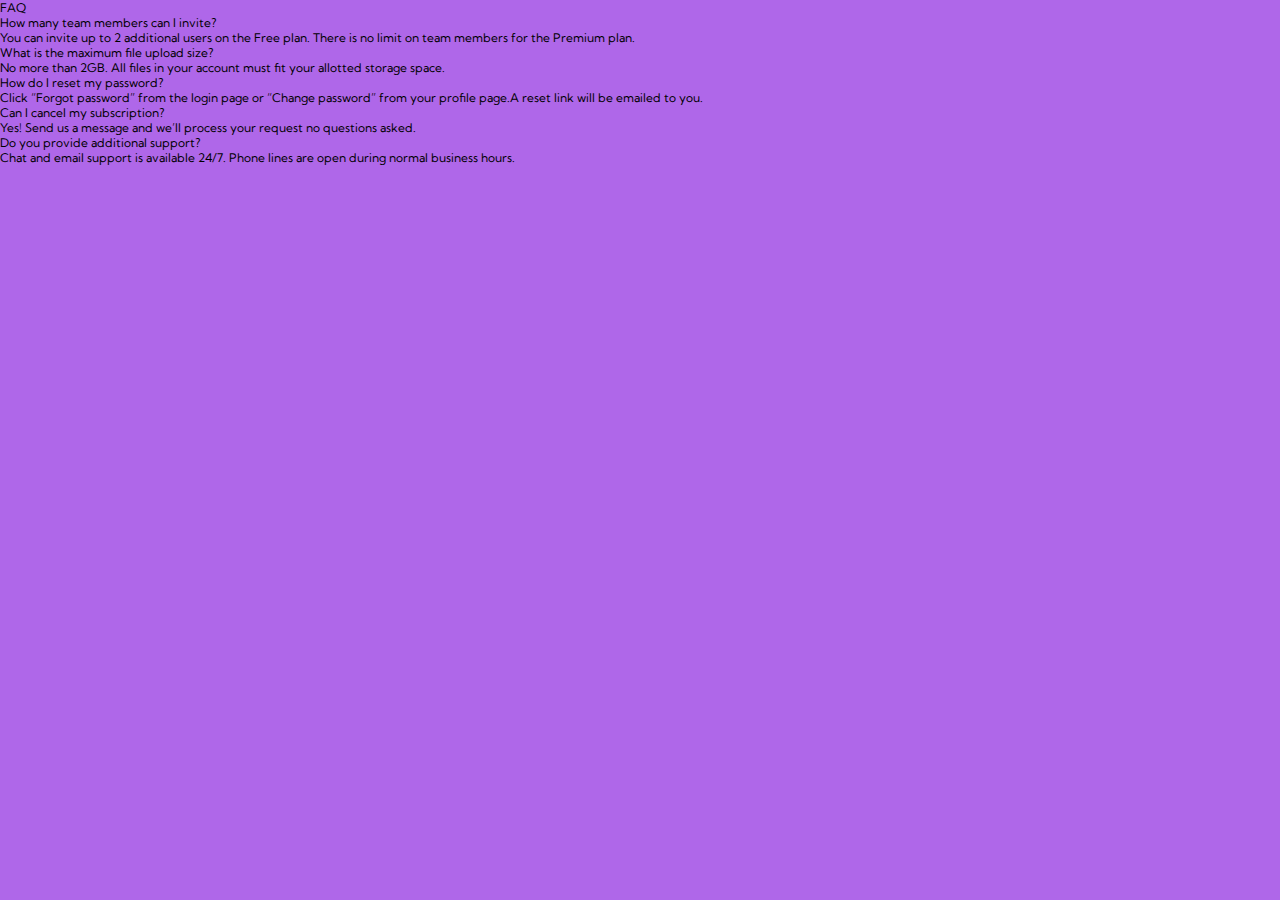
==== faq-accordion-card-main/index.html @ bb8ba0c9 "Setting of basic files to be used" ====
<!DOCTYPE html>
<html lang="en">
    <head>
        <meta charset="UTF-8" />
        <meta name="viewport" content="width=device-width, initial-scale=1.0" />
        <!-- displays site properly based on user's device -->
        <meta name="Authur" content="Olaleye Blessing" />
        <meta
            name="Description"
            content="FAQ Accordion Card from Frontend Mentor"
        />
        <link
            rel="icon"
            type="image/png"
            sizes="32x32"
            href="./images/favicon-32x32.png"
        />

        <title>Frontend Mentor | FAQ Accordion Card</title>
        <link
            href="https://fonts.googleapis.com/css2?family=Kumbh+Sans:wght@400;700&display=swap"
            rel="stylesheet"
        />
        <link rel="stylesheet" href="css/index.css" />

        <!-- Feel free to remove these styles or customise in your own stylesheet 👍 -->
        <style>
            .attribution {
                font-size: 11px;
                text-align: center;
            }
            .attribution a {
                color: hsl(228, 45%, 44%);
            }
        </style>
    </head>
    <body>
        <main>
            <section class="FAQ">
                <div class="FAQ__background"></div>
                <section class="FAQ__main">
                    <header class="FAQ__header">FAQ</header>
                    <ul class="FAQ__lists">
                        <li class="FAQ__question">
                            How many team members can I invite?
                            <p class="FAQ__answer">
                                You can invite up to 2 additional users on the
                                Free plan. There is no limit on team members for
                                the Premium plan.
                            </p>
                        </li>
                        <li class="FAQ__question">
                            What is the maximum file upload size?
                            <p class="FAQ__answer">
                                No more than 2GB. All files in your account must
                                fit your allotted storage space.
                            </p>
                        </li>
                        <li class="FAQ__question">
                            How do I reset my password?

                            <p class="FAQ__answer">
                                Click “Forgot password” from the login page or
                                “Change password” from your profile page.A reset
                                link will be emailed to you.
                            </p>
                        </li>
                        <li class="FAQ__question">
                            Can I cancel my subscription?
                            <p class="FAQ__answer">
                                Yes! Send us a message and we’ll process your
                                request no questions asked.
                            </p>
                        </li>
                        <li class="FAQ__question">
                            Do you provide additional support?
                            <p class="FAQ__answer">
                                Chat and email support is available 24/7. Phone
                                lines are open during normal business hours.
                            </p>
                        </li>
                    </ul>
                </section>
            </section>
        </main>

        <!-- <div class="attribution">
    Challenge by <a href="https://www.frontendmentor.io?ref=challenge" target="_blank">Frontend Mentor</a>. 
    Coded by <a href="#">Your Name Here</a>.
  </div> -->
    </body>
</html>
---- faq-accordion-card-main/css/index.css ----
html {
  font-size: 62.5%;
  -webkit-box-sizing: border-box;
          box-sizing: border-box;
}

*,
*::before,
*::after {
  margin: 0;
  padding: 0;
  -webkit-box-sizing: inherit;
          box-sizing: inherit;
}

body {
  font-family: "Kumbh Sans", sans-serif;
  font-size: 1.2rem;
  background-color: #af67e9;
}
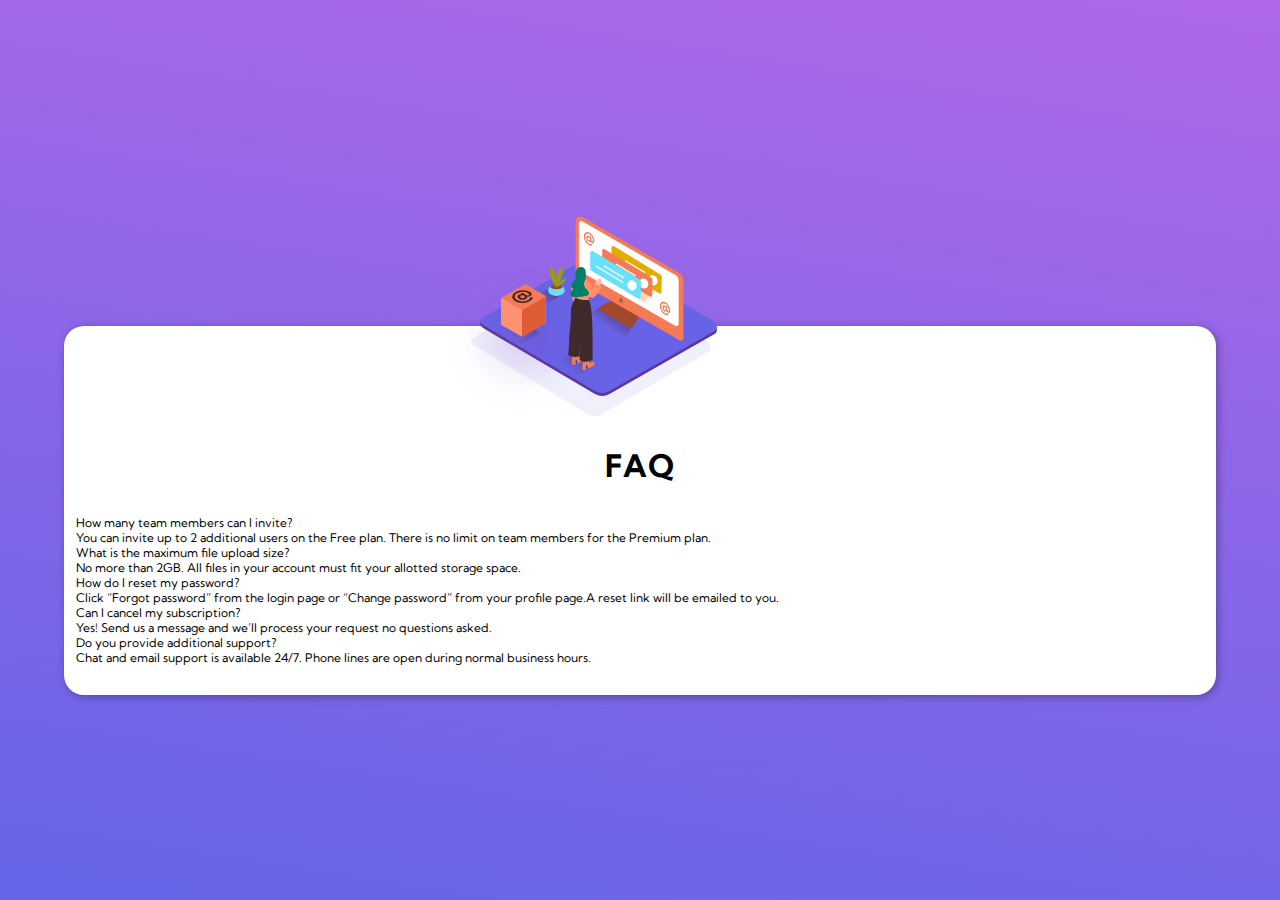
==== commit 158f8cfa: "added FAQ background and header" ====
--- a/faq-accordion-card-main/index.html
+++ b/faq-accordion-card-main/index.html
@@ -35,7 +35,7 @@
         </style>
     </head>
     <body>
-        <main>
+        <main class="main">
             <section class="FAQ">
                 <div class="FAQ__background"></div>
                 <section class="FAQ__main">
--- a/faq-accordion-card-main/css/index.css
+++ b/faq-accordion-card-main/css/index.css
@@ -16,5 +16,62 @@
 body {
   font-family: "Kumbh Sans", sans-serif;
   font-size: 1.2rem;
+}
+
+ul,
+li {
+  list-style: none;
+}
+
+.main {
+  display: -webkit-box;
+  display: -ms-flexbox;
+  display: flex;
+  -webkit-box-align: center;
+      -ms-flex-align: center;
+          align-items: center;
+  -webkit-box-pack: center;
+      -ms-flex-pack: center;
+          justify-content: center;
+  height: 100vh;
+  min-height: 60rem;
   background-color: #af67e9;
+  background-image: linear-gradient(189deg, #af67e9, #6565e7);
 }
+
+.FAQ {
+  display: -webkit-box;
+  display: -ms-flexbox;
+  display: flex;
+  -webkit-box-orient: vertical;
+  -webkit-box-direction: normal;
+      -ms-flex-direction: column;
+          flex-direction: column;
+  background-color: #fff;
+  border-radius: 2rem;
+  width: 90%;
+  -webkit-box-shadow: 0.2rem 0.2rem 0.9rem rgba(0, 0, 0, 0.3);
+          box-shadow: 0.2rem 0.2rem 0.9rem rgba(0, 0, 0, 0.3);
+  padding: 0 1.2rem 3rem;
+  margin-top: 12rem;
+}
+
+.FAQ__background {
+  height: 20rem;
+  width: 90%;
+  background-image: url(../images/illustration-woman-online-mobile.svg), url(../images/bg-pattern-mobile.svg);
+  background-repeat: no-repeat;
+  background-position: 50% 0%, 51% 100%;
+  margin-top: -11rem;
+}
+
+.FAQ__header {
+  text-align: center;
+  -webkit-margin-after: 3rem;
+          margin-block-end: 3rem;
+  -webkit-margin-before: 3rem;
+          margin-block-start: 3rem;
+  font-size: 3.1rem;
+  font-weight: 700;
+  letter-spacing: 0.1rem;
+}
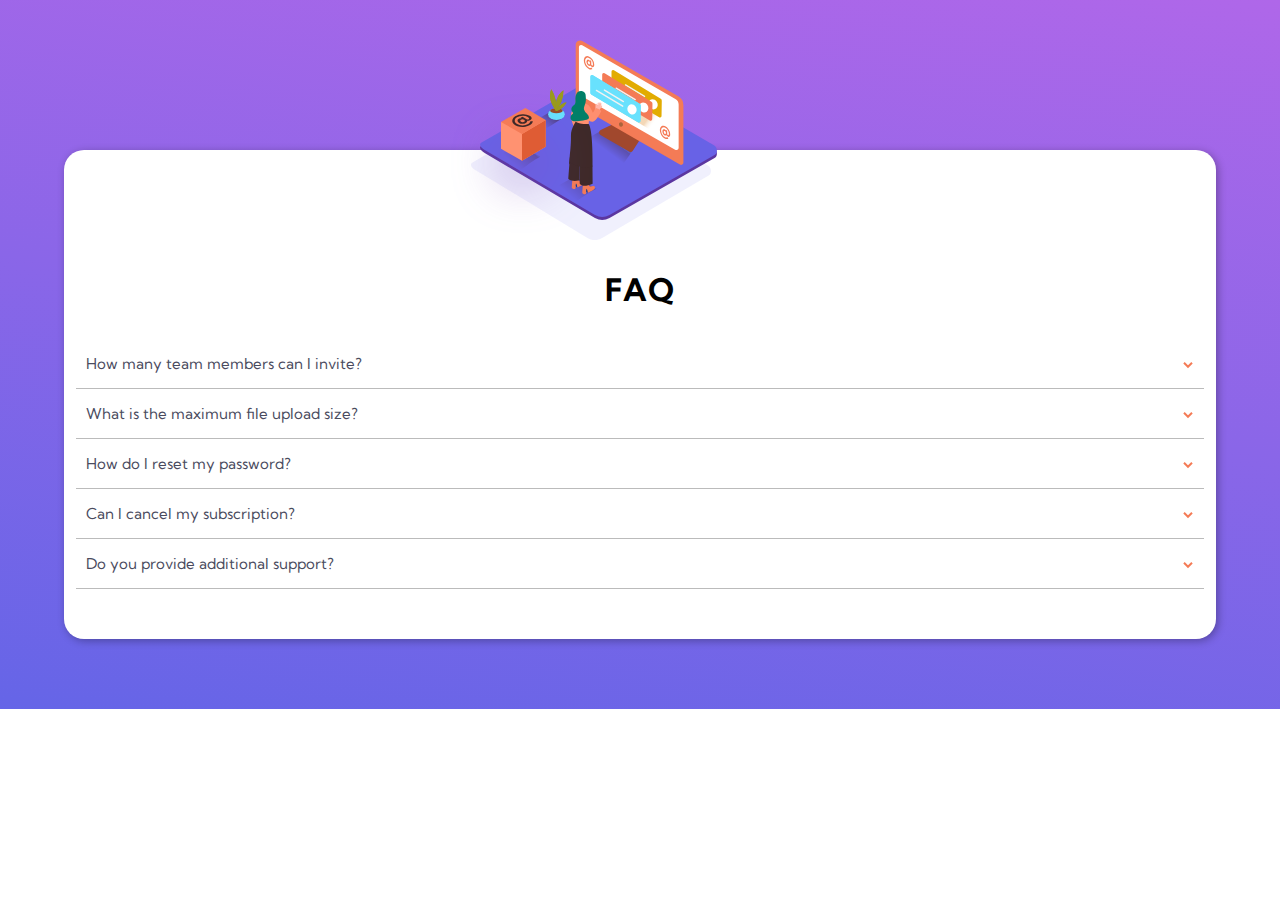
==== commit c93b0589: "Done with mobile version" ====
--- a/faq-accordion-card-main/index.html
+++ b/faq-accordion-card-main/index.html
@@ -41,43 +41,77 @@
                 <section class="FAQ__main">
                     <header class="FAQ__header">FAQ</header>
                     <ul class="FAQ__lists">
-                        <li class="FAQ__question">
-                            How many team members can I invite?
-                            <p class="FAQ__answer">
+                        <li class="FAQ__list">
+                            <input
+                                class="FAQ__checkbox"
+                                type="checkbox"
+                                id="q-1"
+                            />
+                            <label class="FAQ__question" for="q-1">
+                                How many team members can I invite?
+                            </label>
+                            <div class="FAQ__answer">
                                 You can invite up to 2 additional users on the
                                 Free plan. There is no limit on team members for
                                 the Premium plan.
-                            </p>
+                            </div>
                         </li>
-                        <li class="FAQ__question">
-                            What is the maximum file upload size?
-                            <p class="FAQ__answer">
+                        <li class="FAQ__list">
+                            <input
+                                class="FAQ__checkbox"
+                                type="checkbox"
+                                id="q-2"
+                            />
+                            <label class="FAQ__question" for="q-2">
+                                What is the maximum file upload size?
+                            </label>
+                            <div class="FAQ__answer">
                                 No more than 2GB. All files in your account must
                                 fit your allotted storage space.
-                            </p>
+                            </div>
                         </li>
-                        <li class="FAQ__question">
-                            How do I reset my password?
-
-                            <p class="FAQ__answer">
+                        <li class="FAQ__list">
+                            <input
+                                class="FAQ__checkbox"
+                                type="checkbox"
+                                id="q-3"
+                            />
+                            <label class="FAQ__question" for="q-3">
+                                How do I reset my password?
+                            </label>
+                            <div class="FAQ__answer">
                                 Click “Forgot password” from the login page or
                                 “Change password” from your profile page.A reset
                                 link will be emailed to you.
-                            </p>
+                            </div>
                         </li>
-                        <li class="FAQ__question">
-                            Can I cancel my subscription?
-                            <p class="FAQ__answer">
+                        <li class="FAQ__list">
+                            <input
+                                class="FAQ__checkbox"
+                                type="checkbox"
+                                id="q-4"
+                            />
+                            <label class="FAQ__question" for="q-4">
+                                Can I cancel my subscription?
+                            </label>
+                            <div class="FAQ__answer">
                                 Yes! Send us a message and we’ll process your
                                 request no questions asked.
-                            </p>
+                            </div>
                         </li>
-                        <li class="FAQ__question">
-                            Do you provide additional support?
-                            <p class="FAQ__answer">
+                        <li class="FAQ__list">
+                            <input
+                                class="FAQ__checkbox"
+                                type="checkbox"
+                                id="q-5"
+                            />
+                            <label class="FAQ__question" for="q-5">
+                                Do you provide additional support?
+                            </label>
+                            <div class="FAQ__answer">
                                 Chat and email support is available 24/7. Phone
                                 lines are open during normal business hours.
-                            </p>
+                            </div>
                         </li>
                     </ul>
                 </section>
--- a/faq-accordion-card-main/css/index.css
+++ b/faq-accordion-card-main/css/index.css
@@ -33,13 +33,16 @@
   -webkit-box-pack: center;
       -ms-flex-pack: center;
           justify-content: center;
-  height: 100vh;
-  min-height: 60rem;
   background-color: #af67e9;
   background-image: linear-gradient(189deg, #af67e9, #6565e7);
+  -webkit-padding-before: 3rem;
+          padding-block-start: 3rem;
+  -webkit-padding-after: 7rem;
+          padding-block-end: 7rem;
 }
 
 .FAQ {
+  font-size: 1.5rem;
   display: -webkit-box;
   display: -ms-flexbox;
   display: flex;
@@ -75,3 +78,65 @@
   font-weight: 700;
   letter-spacing: 0.1rem;
 }
+
+.FAQ__lists {
+  -webkit-padding-after: 2rem;
+          padding-block-end: 2rem;
+}
+
+.FAQ__list {
+  -webkit-border-after: 0.1rem inset rgba(0, 0, 0, 0.4);
+          border-block-end: 0.1rem inset rgba(0, 0, 0, 0.4);
+  padding: 1.5rem 1rem;
+  display: -webkit-box;
+  display: -ms-flexbox;
+  display: flex;
+  -webkit-box-orient: vertical;
+  -webkit-box-direction: normal;
+      -ms-flex-flow: column wrap;
+          flex-flow: column wrap;
+}
+
+.FAQ__question {
+  position: relative;
+  color: #4a4b5e;
+  -webkit-padding-end: 2rem;
+          padding-inline-end: 2rem;
+}
+
+.FAQ__question:hover {
+  cursor: pointer;
+}
+
+.FAQ__question::after {
+  display: block;
+  content: url(../images/icon-arrow-down.svg);
+  position: absolute;
+  top: 0;
+  right: 0.1rem;
+}
+
+.FAQ__checkbox {
+  display: none;
+}
+
+.FAQ__answer {
+  -webkit-margin-before: 1rem;
+          margin-block-start: 1rem;
+  display: none;
+  width: 90%;
+}
+
+.FAQ__checkbox:checked ~ .FAQ__answer {
+  display: block;
+}
+
+.FAQ__checkbox:checked + .FAQ__question {
+  color: #333;
+  font-weight: 700;
+}
+
+.FAQ__checkbox:checked + .FAQ__question::after {
+  -webkit-transform: rotateX(180deg);
+          transform: rotateX(180deg);
+}
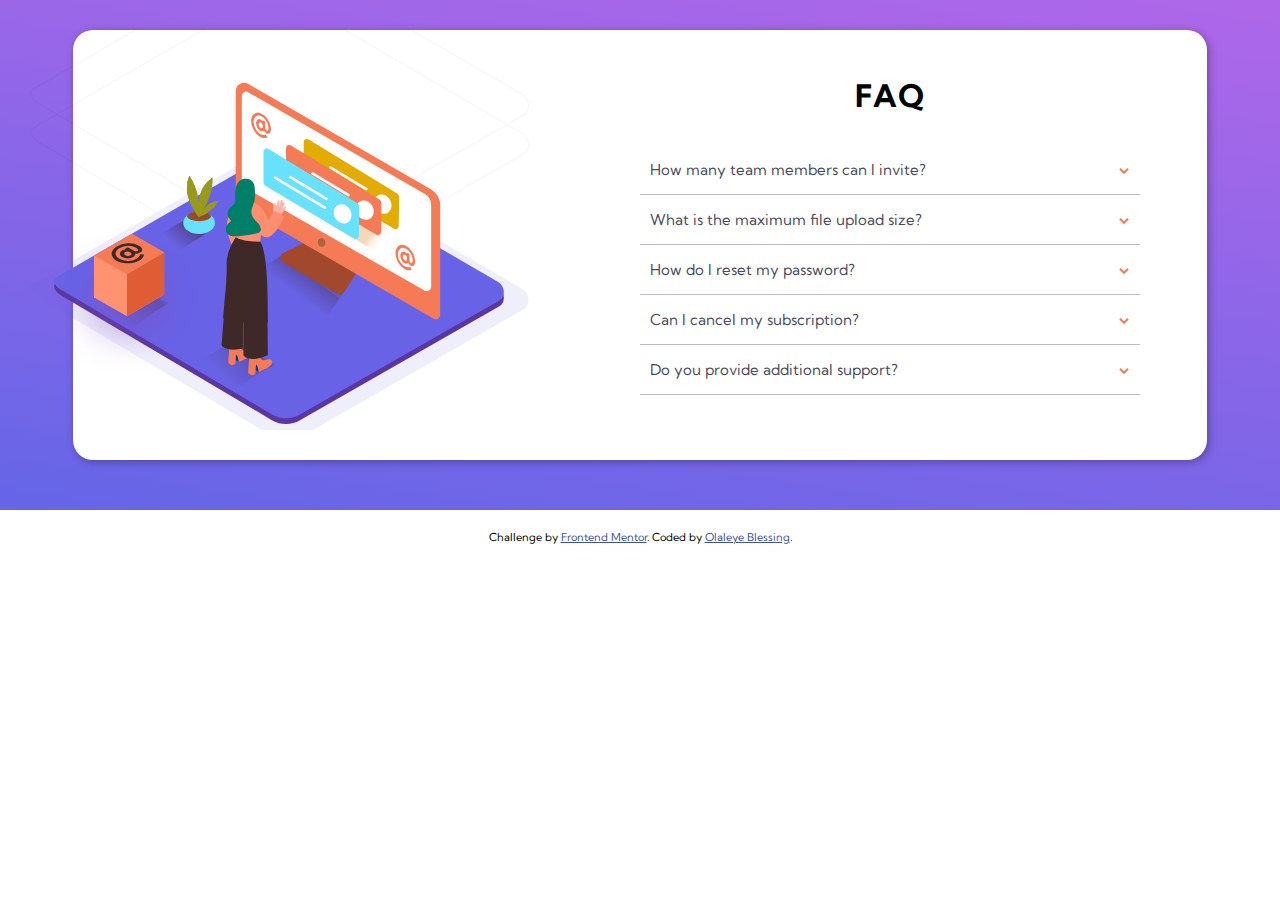
==== commit 3e8b5d3e: "added active state" ====
--- a/faq-accordion-card-main/index.html
+++ b/faq-accordion-card-main/index.html
@@ -28,6 +28,8 @@
             .attribution {
                 font-size: 11px;
                 text-align: center;
+                margin-block-start: 2rem;
+                margin-block-end: 2rem;
             }
             .attribution a {
                 color: hsl(228, 45%, 44%);
@@ -118,9 +120,13 @@
             </section>
         </main>
 
-        <!-- <div class="attribution">
-    Challenge by <a href="https://www.frontendmentor.io?ref=challenge" target="_blank">Frontend Mentor</a>. 
-    Coded by <a href="#">Your Name Here</a>.
-  </div> -->
+        <footer class="attribution">
+            Challenge by
+            <a
+                href="https://www.frontendmentor.io?ref=challenge"
+                target="_blank"
+                >Frontend Mentor</a
+            >. Coded by <a href="#">Olaleye Blessing</a>.
+        </footer>
     </body>
 </html>
--- a/faq-accordion-card-main/css/index.css
+++ b/faq-accordion-card-main/css/index.css
@@ -37,8 +37,8 @@
   background-image: linear-gradient(189deg, #af67e9, #6565e7);
   -webkit-padding-before: 3rem;
           padding-block-start: 3rem;
-  -webkit-padding-after: 7rem;
-          padding-block-end: 7rem;
+  -webkit-padding-after: 5rem;
+          padding-block-end: 5rem;
 }
 
 .FAQ {
@@ -102,10 +102,13 @@
   color: #4a4b5e;
   -webkit-padding-end: 2rem;
           padding-inline-end: 2rem;
+  -webkit-transition: color 0.3s ease-in-out;
+  transition: color 0.3s ease-in-out;
 }
 
 .FAQ__question:hover {
   cursor: pointer;
+  color: #f47c57;
 }
 
 .FAQ__question::after {
@@ -140,3 +143,44 @@
   -webkit-transform: rotateX(180deg);
           transform: rotateX(180deg);
 }
+
+@media screen and (min-width: 900px) {
+  .FAQ {
+    margin-top: 0;
+    display: -webkit-box;
+    display: -ms-flexbox;
+    display: flex;
+    -webkit-box-orient: horizontal;
+    -webkit-box-direction: normal;
+        -ms-flex-flow: row wrap;
+            flex-flow: row wrap;
+    -webkit-box-align: center;
+        -ms-flex-align: center;
+            align-items: center;
+    -ms-flex-pack: distribute;
+        justify-content: space-around;
+  }
+  .FAQ__background {
+    width: 45%;
+    height: 40rem;
+    background-image: url(../images/illustration-box-desktop.svg), url(../images/illustration-woman-online-desktop.svg), url(../images/bg-pattern-desktop.svg);
+    background-repeat: no-repeat;
+    background-position: 7% 79%, center 90%, bottom -10px left 0%;
+    background-size: 30%, 90%, 100%;
+    -webkit-margin-start: -10%;
+            margin-inline-start: -10%;
+    margin-top: 0;
+  }
+  .FAQ__main {
+    width: 45%;
+  }
+}
+
+@media screen and (min-width: 1200px) {
+  .main {
+    -webkit-padding-end: 1rem;
+            padding-inline-end: 1rem;
+    -webkit-padding-start: 1rem;
+            padding-inline-start: 1rem;
+  }
+}
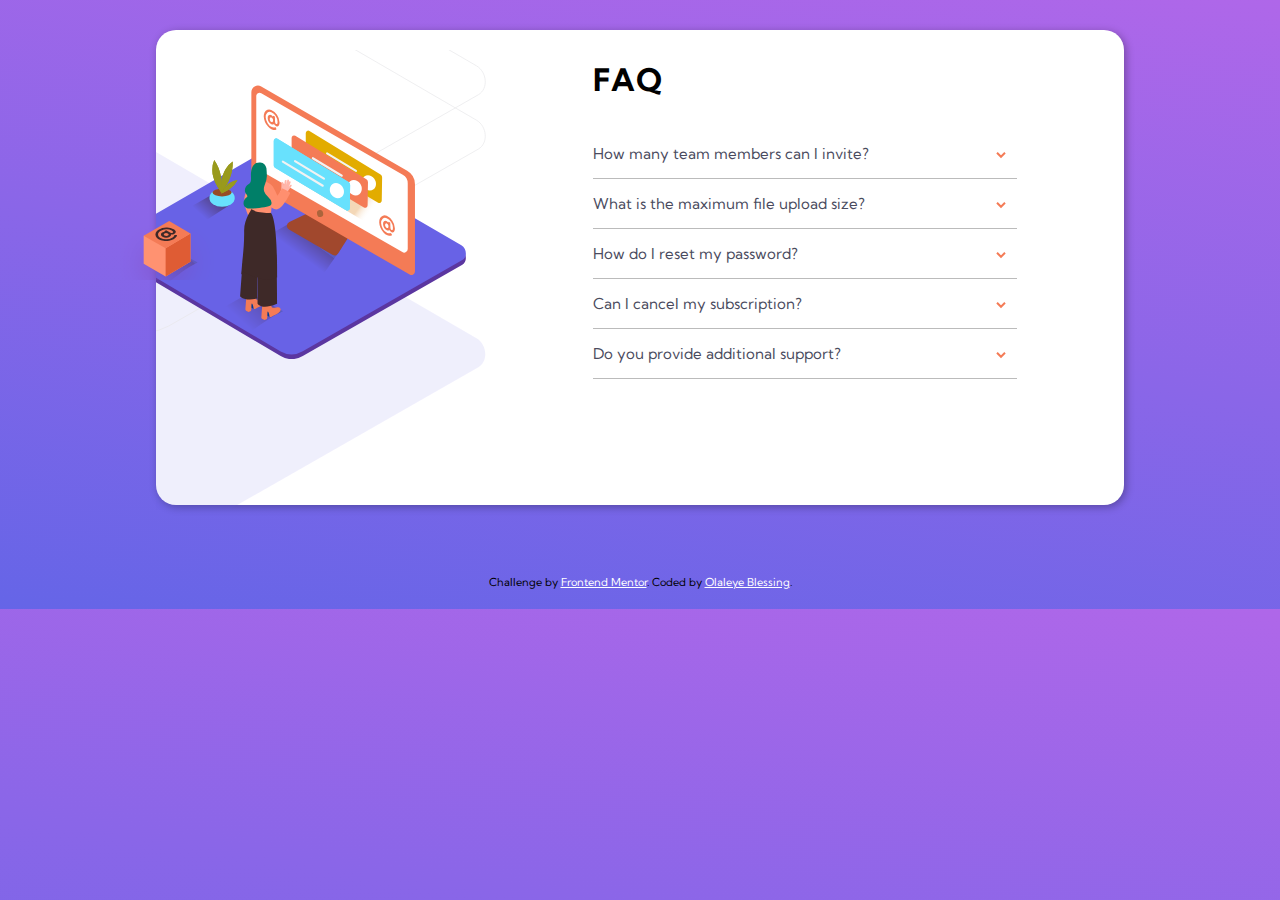
==== commit a4f463c4: "fixed the background from moving up and down" ====
--- a/faq-accordion-card-main/index.html
+++ b/faq-accordion-card-main/index.html
@@ -22,6 +22,7 @@
             rel="stylesheet"
         />
         <link rel="stylesheet" href="css/index.css" />
+        <script src="index.js" defer></script>
 
         <!-- Feel free to remove these styles or customise in your own stylesheet 👍 -->
         <style>
@@ -32,13 +33,15 @@
                 margin-block-end: 2rem;
             }
             .attribution a {
-                color: hsl(228, 45%, 44%);
+                /* color: hsl(228, 45%, 44%); */
+                color: #fff;
             }
         </style>
     </head>
     <body>
         <main class="main">
-            <section class="FAQ">
+            <section class="FAQ" id="FAQ">
+                <div class="FAQ__little-box"></div>
                 <div class="FAQ__background"></div>
                 <section class="FAQ__main">
                     <header class="FAQ__header">FAQ</header>
--- a/faq-accordion-card-main/css/index.css
+++ b/faq-accordion-card-main/css/index.css
@@ -16,6 +16,7 @@
 body {
   font-family: "Kumbh Sans", sans-serif;
   font-size: 1.2rem;
+  background-image: linear-gradient(189deg, #af67e9, #6565e7);
 }
 
 ul,
@@ -33,8 +34,6 @@
   -webkit-box-pack: center;
       -ms-flex-pack: center;
           justify-content: center;
-  background-color: #af67e9;
-  background-image: linear-gradient(189deg, #af67e9, #6565e7);
   -webkit-padding-before: 3rem;
           padding-block-start: 3rem;
   -webkit-padding-after: 5rem;
@@ -59,6 +58,10 @@
   margin-top: 12rem;
 }
 
+.FAQ__little-box {
+  display: none;
+}
+
 .FAQ__background {
   height: 20rem;
   width: 90%;
@@ -146,6 +149,7 @@
 
 @media screen and (min-width: 900px) {
   .FAQ {
+    height: 47.5rem;
     margin-top: 0;
     display: -webkit-box;
     display: -ms-flexbox;
@@ -159,28 +163,57 @@
             align-items: center;
     -ms-flex-pack: distribute;
         justify-content: space-around;
+    position: relative;
+  }
+  .FAQ__little-box {
+    display: block;
+    position: absolute;
+    top: 40%;
+    left: -3.9rem;
+    width: 10rem;
+    height: 6rem;
+    background-image: url(../images/illustration-box-desktop.svg);
+    background-repeat: no-repeat;
+    background-size: cover;
+    z-index: 10;
   }
   .FAQ__background {
+    position: absolute;
+    top: 13rem;
+    left: 0rem;
+    width: 40rem;
+    height: 46rem;
+    background-image: url(../images/illustration-woman-online-desktop.svg), url(../images/bg-pattern-desktop.svg);
+    background-repeat: no-repeat;
+    background-position: left -5rem top 19%, left -37rem bottom -4rem;
+    background-size: 90%, 175%;
+  }
+  .FAQ__main {
+    height: 100%;
     width: 45%;
-    height: 40rem;
-    background-image: url(../images/illustration-box-desktop.svg), url(../images/illustration-woman-online-desktop.svg), url(../images/bg-pattern-desktop.svg);
-    background-repeat: no-repeat;
-    background-position: 7% 79%, center 90%, bottom -10px left 0%;
-    background-size: 30%, 90%, 100%;
-    -webkit-margin-start: -10%;
-            margin-inline-start: -10%;
-    margin-top: 0;
-  }
-  .FAQ__main {
-    width: 45%;
-  }
-}
-
-@media screen and (min-width: 1200px) {
+    -webkit-margin-start: 40%;
+            margin-inline-start: 40%;
+    margin-right: 5%;
+    text-align: left;
+  }
+  .FAQ__header {
+    text-align: left;
+  }
+  .FAQ__lists {
+    -webkit-margin-after: 0;
+            margin-block-end: 0;
+  }
+  .FAQ__list {
+    -webkit-padding-start: 0;
+            padding-inline-start: 0;
+  }
+}
+
+@media screen and (min-width: 1000px) {
   .main {
-    -webkit-padding-end: 1rem;
-            padding-inline-end: 1rem;
-    -webkit-padding-start: 1rem;
-            padding-inline-start: 1rem;
-  }
-}
+    -webkit-padding-end: 8%;
+            padding-inline-end: 8%;
+    -webkit-padding-start: 8%;
+            padding-inline-start: 8%;
+  }
+}
